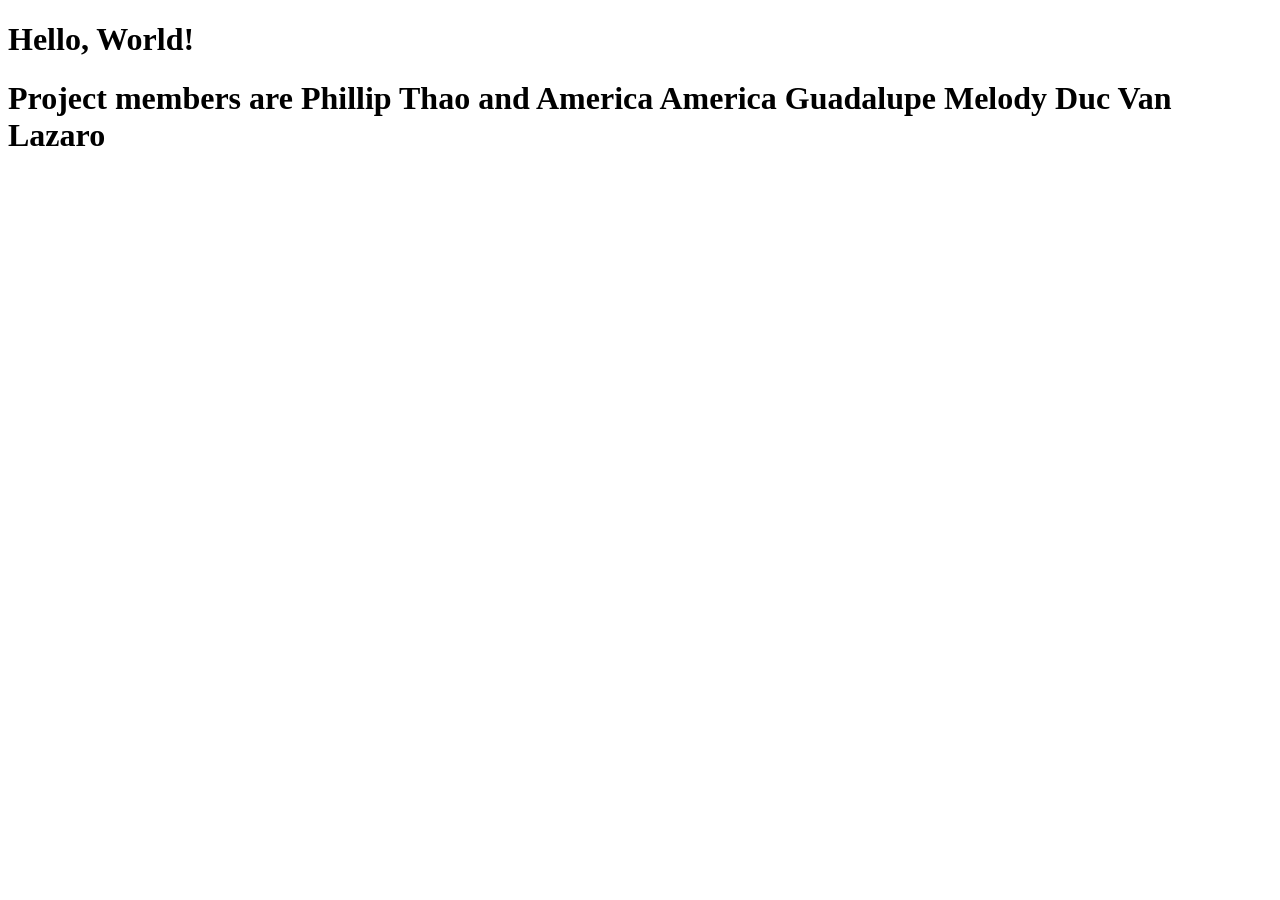
==== index.html @ c374469e "Create index.html" ====
<!DOCTYPE html>
<html lang="en">
<head>
    <meta charset="UTF-8">
    <meta name="viewport" content="width=device-width, initial-scale=1.0">
    <title>Hello World</title>
</head>
<body>
    <h1>Hello, World!</h1>
    <h1>Project members are Phillip Thao and America America Guadalupe Melody Duc Van Lazaro</h1>
</html>
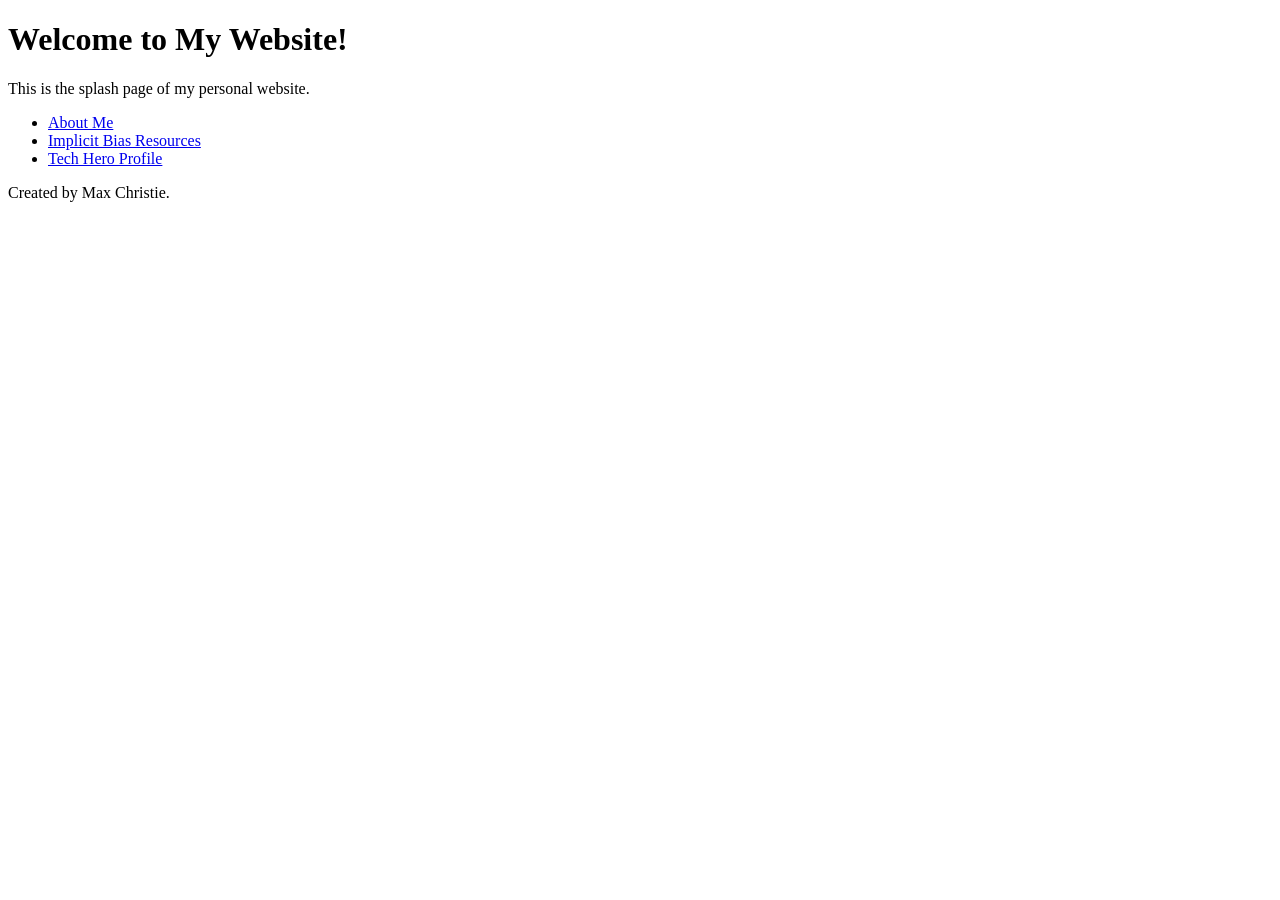
==== commit 6f108419: "Update index.html" ====
--- a/index.html
+++ b/index.html
@@ -3,9 +3,26 @@
 <head>
     <meta charset="UTF-8">
     <meta name="viewport" content="width=device-width, initial-scale=1.0">
-    <title>Hello World</title>
+    <title>Welcome | Your Website Name</title>
+    <link href="https://fonts.googleapis.com/css2?family=Roboto:wght@400;700&display=swap" rel="stylesheet">
+
+    <link rel="stylesheet" href="stylepage.css">
 </head>
 <body>
-    <h1>Hello, World!</h1>
-    <h1>Project members are Phillip Thao and America America Guadalupe Melody Duc Van Lazaro</h1>
+    
+    <header>
+        <h1>Welcome to My Website!</h1>
+        <p>This is the splash page of my personal website.</p>
+    </header>
+    <nav>
+        <ul>
+            <li><a href="aboutme.html">About Me</a></li>
+            <li><a href="resourcepage.html">Implicit Bias Resources</a></li>
+            <li><a href="techhero.html">Tech Hero Profile</a></li>
+        </ul>
+    </nav>
+    <footer>
+        <p>Created by Max Christie.</p>
+    </footer>
+</body>
 </html>
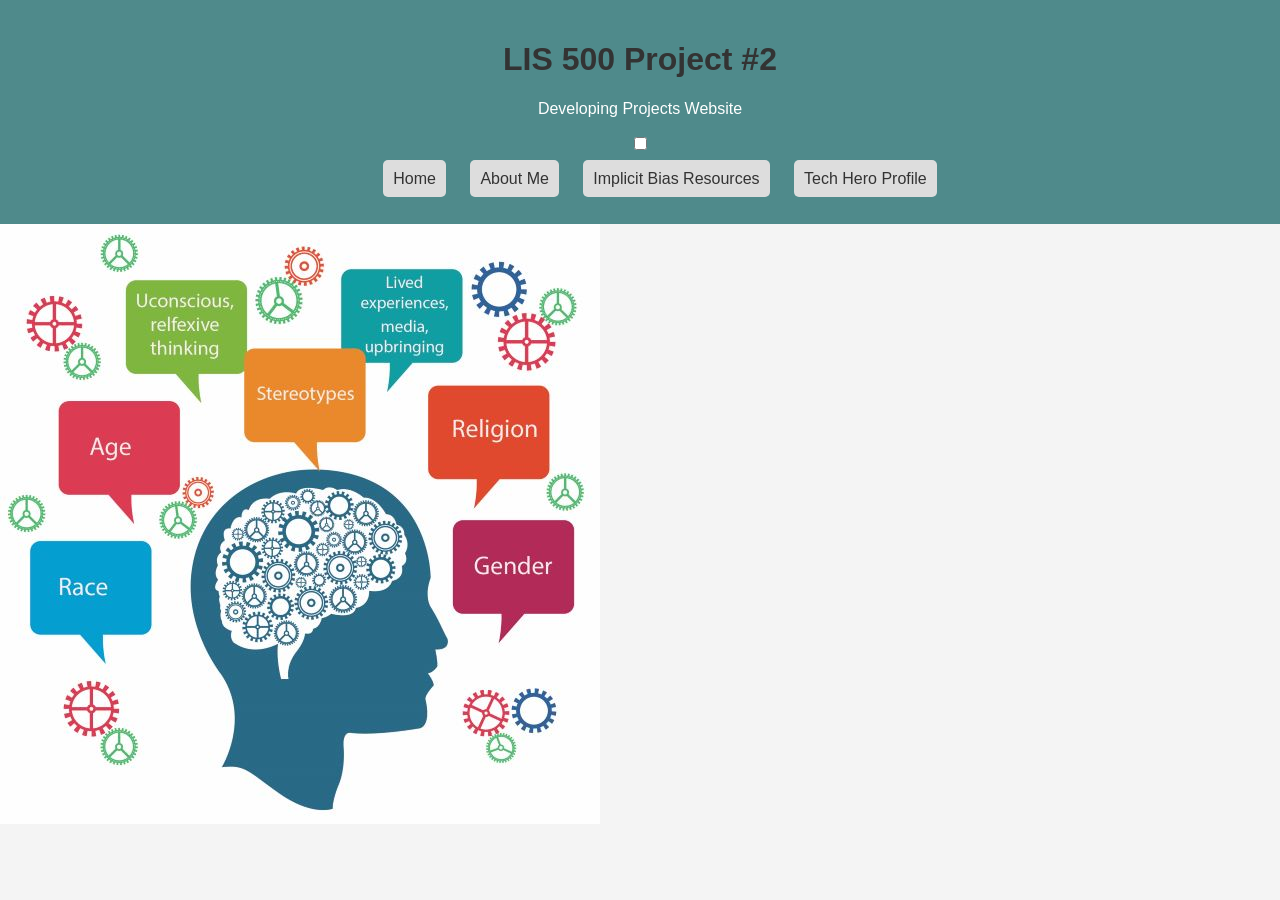
==== commit db943899: "Update index.html" ====
--- a/index.html
+++ b/index.html
@@ -4,25 +4,31 @@
     <meta charset="UTF-8">
     <meta name="viewport" content="width=device-width, initial-scale=1.0">
     <title>Welcome | Your Website Name</title>
-    <link href="https://fonts.googleapis.com/css2?family=Roboto:wght@400;700&display=swap" rel="stylesheet">
-
+    <!-- In the <head> of EVERY HTML file, replace the Roboto link with: -->
+<link href="https://fonts.googleapis.com/css2?family=Inter:wght@400;500;600;700&display=swap" rel="stylesheet">
     <link rel="stylesheet" href="stylepage.css">
 </head>
 <body>
-    
     <header>
-        <h1>Welcome to My Website!</h1>
-        <p>This is the splash page of my personal website.</p>
+        <h1>LIS 500 Project #2</h1>
+        <p>Developing Projects Website</p>
+        <!-- Top-left hamburger dropdown menu -->
+        <nav class="dropdown-nav">
+            <input type="checkbox" id="menu-toggle">
+            <label for="menu-toggle" class="hamburger">
+                <span></span>
+                <span></span>
+                <span></span>
+            </label>
+            <ul class="menu">
+                <li><a href="index.html">Home</a></li>
+                <li><a href="aboutme.html">About Me</a></li>
+                <li><a href="resourcepage.html">Implicit Bias Resources</a></li>
+                <li><a href="techhero.html">Tech Hero Profile</a></li>
+            </ul>
+        </nav>
     </header>
-    <nav>
-        <ul>
-            <li><a href="aboutme.html">About Me</a></li>
-            <li><a href="resourcepage.html">Implicit Bias Resources</a></li>
-            <li><a href="techhero.html">Tech Hero Profile</a></li>
-        </ul>
-    </nav>
-    <footer>
-        <p>Created by Max Christie.</p>
-    </footer>
+
+    <img src="images/Implicit-bias-600.jpg" alt="Implicit Bias" class="center-image">
 </body>
 </html>
--- a/stylepage.css
+++ b/stylepage.css
@@ -0,0 +1,65 @@
+/* General Styles */
+body {
+    font-family: Arial, sans-serif;
+    margin: 0;
+    padding: 0;
+    background-color: #f4f4f4;
+    font-family: 'Roboto', sans-serif;
+
+}
+
+header {
+    background-color: #4f8a8b;
+    color: #fff;
+    padding: 20px;
+    text-align: center;
+}
+
+nav ul {
+    list-style: none;
+    text-align: center;
+}
+
+nav ul li {
+    display: inline;
+    margin: 10px;
+}
+
+nav ul li a {
+    color: #333;
+    text-decoration: none;
+    padding: 10px;
+    background-color: #ddd;
+    border-radius: 5px;
+}
+
+nav ul li a:hover {
+    background-color: #ccc;
+}
+
+footer {
+    text-align: center;
+    padding: 10px;
+    background-color: #4f8a8b;
+    color: #fff;
+    position: fixed;
+    width: 100%;
+    bottom: 0;
+}
+
+/* Page Specific Styles */
+h1, h2 {
+    color: #333;
+}
+
+section {
+    padding: 20px;
+}
+
+#resources ul {
+    list-style-type: square;
+}
+
+#resources a {
+    color: #007BFF;
+}
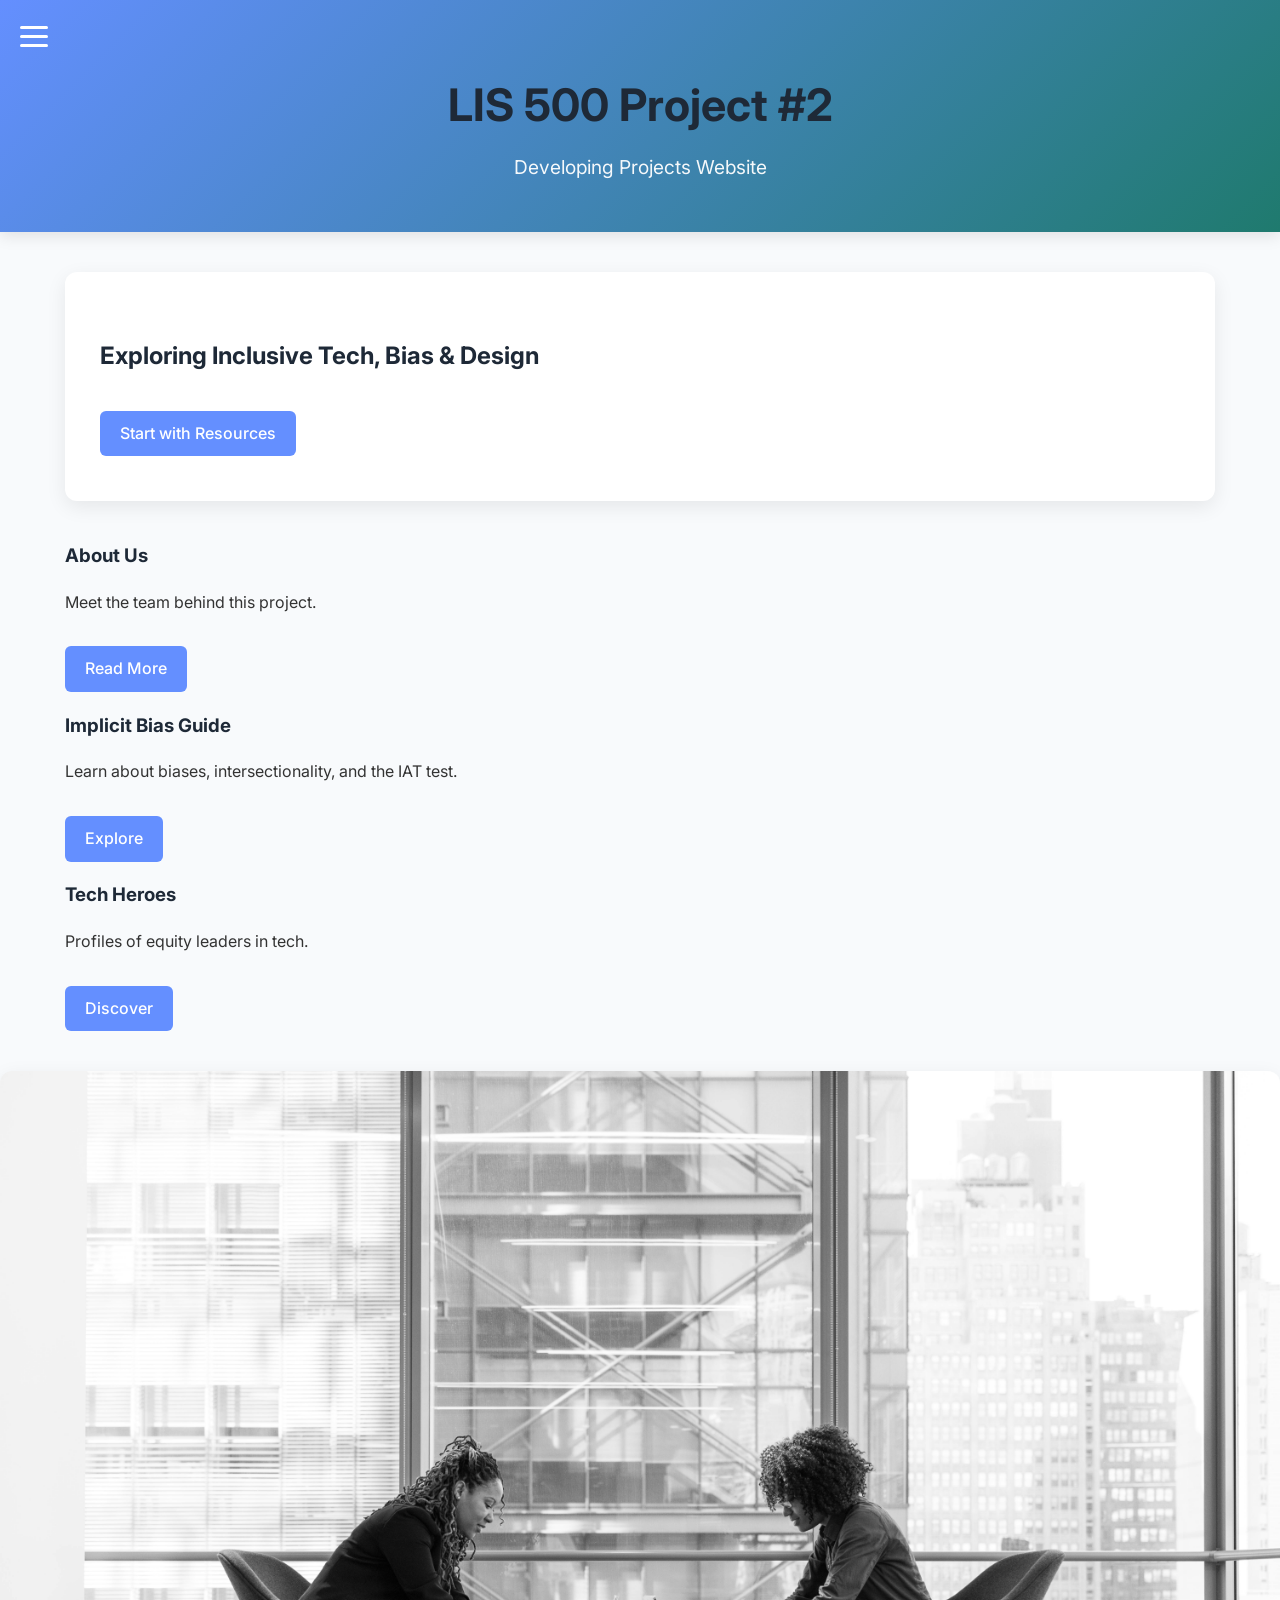
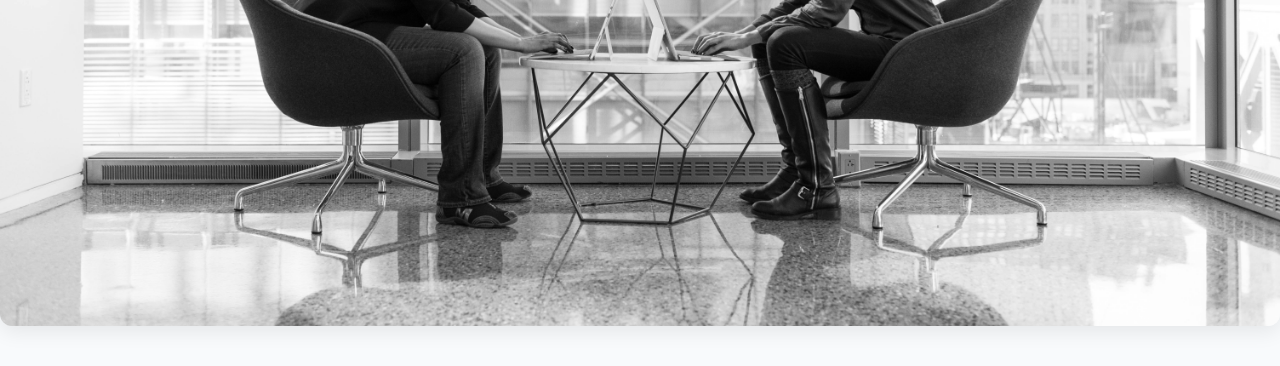
==== commit 8051e7d4: "Update index.html" ====
--- a/index.html
+++ b/index.html
@@ -1,34 +1,64 @@
 <!DOCTYPE html>
+<!-- Start of HTML document structure -->
 <html lang="en">
 <head>
+    <!-- Metadata and external resources -->
     <meta charset="UTF-8">
     <meta name="viewport" content="width=device-width, initial-scale=1.0">
-    <title>Welcome | Your Website Name</title>
-    <!-- In the <head> of EVERY HTML file, replace the Roboto link with: -->
-<link href="https://fonts.googleapis.com/css2?family=Inter:wght@400;500;600;700&display=swap" rel="stylesheet">
+    <title>LIS 500 Project #2</title>
+    <link href="https://fonts.googleapis.com/css2?family=Inter:wght@400;500;600;700&display=swap" rel="stylesheet">
     <link rel="stylesheet" href="stylepage.css">
 </head>
 <body>
+    <!-- Page header -->
     <header>
         <h1>LIS 500 Project #2</h1>
         <p>Developing Projects Website</p>
-        <!-- Top-left hamburger dropdown menu -->
-        <nav class="dropdown-nav">
+        <!-- Navigation menu -->
+        <nav class="dropdown-nav" role="navigation" aria-label="Main menu">
             <input type="checkbox" id="menu-toggle">
-            <label for="menu-toggle" class="hamburger">
-                <span></span>
-                <span></span>
-                <span></span>
+            <label for="menu-toggle" class="hamburger" aria-label="Toggle navigation menu" aria-expanded="false" aria-controls="menu">
+                <span aria-hidden="true"></span>
+                <span aria-hidden="true"></span>
+                <span aria-hidden="true"></span>
             </label>
-            <ul class="menu">
-                <li><a href="index.html">Home</a></li>
-                <li><a href="aboutme.html">About Me</a></li>
-                <li><a href="resourcepage.html">Implicit Bias Resources</a></li>
-                <li><a href="techhero.html">Tech Hero Profile</a></li>
+            <ul class="menu" id="menu" role="menu">
+                <li role="none"><a href="index.html" role="menuitem">Home</a></li>
+                <li role="none"><a href="aboutme.html" role="menuitem">About Us</a></li>
+                <li role="none"><a href="resourcepage.html" role="menuitem">Implicit Bias Resources</a></li>
+                <li role="none"><a href="techhero.html" role="menuitem">Tech Hero Profile</a></li>
             </ul>
         </nav>
     </header>
-
-    <img src="images/Implicit-bias-600.jpg" alt="Implicit Bias" class="center-image">
+    <!-- Hero splash section -->
+    <section class="hero-splash">
+        <div class="hero-content">
+            <h2>Exploring Inclusive Tech, Bias & Design</h2>
+            <a href="resourcepage.html" class="btn" aria-label="Go to Implicit Bias Resources">Start with Resources</a>
+        </div>
+    </section>
+    <!-- Teaser cards section -->
+    <div class="teasers container">
+        <!-- Teaser card -->
+        <div class="teaser-card">
+            <h3>About Us</h3>
+            <p>Meet the team behind this project.</p>
+            <a href="aboutme.html" class="btn">Read More</a>
+        </div>
+        <!-- Teaser card -->
+        <div class="teaser-card">
+            <h3>Implicit Bias Guide</h3>
+            <p>Learn about biases, intersectionality, and the IAT test.</p>
+            <a href="resourcepage.html" class="btn">Explore</a>
+        </div>
+        <!-- Teaser card -->
+        <div class="teaser-card">
+            <h3>Tech Heroes</h3>
+            <p>Profiles of equity leaders in tech.</p>
+            <a href="techhero.html" class="btn">Discover</a>
+        </div>
+    </div>
+    <!-- Centered image -->
+    <img src="images/pexels-divinetechygirl-1181224.jpg" alt="Diverse Tech" class="center-image">
 </body>
 </html>
--- a/stylepage.css
+++ b/stylepage.css
@@ -1,65 +1,229 @@
-/* General Styles */
+/* ==================== CSS VARIABLES ==================== */
+:root {
+    --primary: #648FFF;     /* Bright accessible blue */
+    --accent: #FE6100;      /* Strong orange */
+    --dark: #1E2937;        /* Dark slate header */
+    --light: #F8FAFC;
+    --gray: #E2E8F0;
+}
+
+/* ==================== GENERAL STYLES ==================== */
 body {
-    font-family: Arial, sans-serif;
+    font-family: 'Inter', system-ui, -apple-system, BlinkMacSystemFont, sans-serif;
     margin: 0;
     padding: 0;
-    background-color: #f4f4f4;
-    font-family: 'Roboto', sans-serif;
-
-}
-
+    background-color: var(--light);
+    line-height: 1.6;
+    color: #333;
+}
+
+h1, h2, h3 {
+    color: var(--dark);
+    font-weight: 700;
+}
+
+a {
+    color: var(--primary);
+    text-decoration: none;
+}
+
+a:hover {
+    color: var(--accent);
+}
+
+/* ==================== HEADER ==================== */
 header {
-    background-color: #4f8a8b;
-    color: #fff;
-    padding: 20px;
+    background: linear-gradient(135deg, var(--primary), #1f7a6e);
+    color: white;
+    padding: 70px 30px 50px;   /* improved top/bottom spacing */
     text-align: center;
-}
-
-nav ul {
+    position: relative;
+    box-shadow: 0 4px 15px rgba(0,0,0,0.1);
+}
+
+header h1 {
+    font-size: 2.8rem;
+    margin: 0 0 10px 0;
+}
+
+header p {
+    font-size: 1.2rem;
+    opacity: 0.95;
+    max-width: 600px;
+    margin: 0 auto;
+}
+
+/* ==================== TOP-LEFT HAMBURGER MENU ==================== */
+.dropdown-nav {
+    position: fixed;
+    top: 20px;
+    left: 20px;
+    z-index: 1000;
+}
+
+#menu-toggle { display: none; }
+
+.hamburger {
+    width: 28px;
+    cursor: pointer;
+    display: block;
+}
+
+.hamburger span {
+    display: block;
+    height: 3px;
+    background-color: white;
+    margin: 6px 0;
+    border-radius: 3px;
+    transition: all 0.3s ease;
+}
+
+.menu {
     list-style: none;
+    padding: 0;
+    margin: 12px 0 0 0;
+    width: 220px;
+    background: white;
+    border-radius: 10px;
+    box-shadow: 0 8px 25px rgba(0,0,0,0.15);
+    overflow: hidden;
+    display: none;
+    transform: translateY(-10px);
+    opacity: 0;
+    transition: all 0.3s ease;
+}
+
+.menu li { border-bottom: 1px solid var(--gray); }
+.menu li:last-child { border-bottom: none; }
+
+.menu li a {
+    display: block;
+    padding: 14px 20px;
+    color: var(--dark);
+    font-weight: 500;
+}
+
+.menu li a:hover {
+    background-color: #f8f8f8;
+    padding-left: 25px;
+}
+
+#menu-toggle:checked + .hamburger + .menu {
+    display: block;
+    transform: translateY(0);
+    opacity: 1;
+}
+
+#menu-toggle:checked + .hamburger span:nth-child(1) {
+    transform: rotate(45deg) translate(5px, 5px);
+}
+#menu-toggle:checked + .hamburger span:nth-child(2) { opacity: 0; }
+#menu-toggle:checked + .hamburger span:nth-child(3) {
+    transform: rotate(-45deg) translate(6px, -6px);
+}
+
+/* ==================== IMPROVED GLOBAL PADDING & MARGINS ==================== */
+/* Centers content and adds side padding on wide screens */
+.container {
+    max-width: 1150px;
+    margin: 0 auto;
+    padding: 0 30px;
+}
+
+/* All main content sections now get automatic centering + generous padding */
+section {
+    max-width: 1150px;
+    margin: 40px auto;
+    padding: 45px 35px;
+    background: white;
+    border-radius: 12px;
+    box-shadow: 0 6px 20px rgba(0,0,0,0.08);
+    box-sizing: border-box;
+}
+
+/* Hero cards (used on techhero.html) stay nicely spaced inside the section */
+.hero {
+    max-width: 100%;
+    margin-bottom: 40px;
+    padding: 35px;
+    background: white;
+    border-radius: 12px;
+    box-shadow: 0 4px 15px rgba(0,0,0,0.06);
+    display: flex;
+    flex-wrap: wrap;
+    gap: 30px;
+    align-items: flex-start;
+    box-sizing: border-box;
+}
+
+.hero-text { flex: 1; min-width: 280px; }
+.hero-image { flex: 0 0 180px; }
+
+.about-me{
+   max-width: 100%;
+    margin-bottom: 40px;
+    padding: 35px;
+    background: white;
+    border-radius: 12px;
+    box-shadow: 0 4px 15px rgba(0,0,0,0.06);
+    display: flex;
+    flex-wrap: wrap;
+    gap: 30px;
+    align-items: flex-start;
+    box-sizing: border-box;
+}
+.about-me-text { flex: 1; min-width: 280px; }
+
+.hero-image img {
+    width: 100%;
+    border-radius: 10px;
+    box-shadow: 0 4px 15px rgba(0,0,0,0.1);
+}
+
+.btn {
+    display: inline-block;
+    background: var(--primary);
+    color: white;
+    padding: 10px 20px;
+    border-radius: 6px;
+    margin-top: 15px;
+    font-weight: 500;
+    transition: all 0.3s;
+}
+
+.btn:hover {
+    background: var(--accent);
+    transform: translateY(-2px);
+}
+
+/* ==================== FOOTER ==================== */
+footer {
+    background: var(--dark);
+    color: white;
     text-align: center;
-}
-
-nav ul li {
-    display: inline;
-    margin: 10px;
-}
-
-nav ul li a {
-    color: #333;
-    text-decoration: none;
-    padding: 10px;
-    background-color: #ddd;
-    border-radius: 5px;
-}
-
-nav ul li a:hover {
-    background-color: #ccc;
-}
-
-footer {
-    text-align: center;
-    padding: 10px;
-    background-color: #4f8a8b;
-    color: #fff;
-    position: fixed;
-    width: 100%;
-    bottom: 0;
-}
-
-/* Page Specific Styles */
-h1, h2 {
-    color: #333;
-}
-
-section {
-    padding: 20px;
-}
-
-#resources ul {
-    list-style-type: square;
-}
-
-#resources a {
-    color: #007BFF;
-}
+    padding: 30px 20px;
+    margin-top: 80px;
+}
+
+/* ==================== RESPONSIVE (mobile-first improvements) ==================== */
+@media (max-width: 768px) {
+    header { padding: 80px 20px 50px; }
+    header h1 { font-size: 2.2rem; }
+    
+    section, .hero {
+        margin: 25px 10px;
+        padding: 35px 25px;
+    }
+    
+    .hero { flex-direction: column; }
+    .hero-image { margin: 0 auto; max-width: 220px; }
+}
+/* ====================== CENTERED IMAGE ====================== */
+.center-image {
+    display: block;
+    margin: 40px auto;          /* centers it + nice breathing room */
+    max-width: 100%;            /* never overflows on mobile */
+    height: auto;
+    border-radius: 12px;        /* matches your card style */
+    box-shadow: 0 6px 20px rgba(0,0,0,0.08);   /* subtle shadow like your heroes */
+}
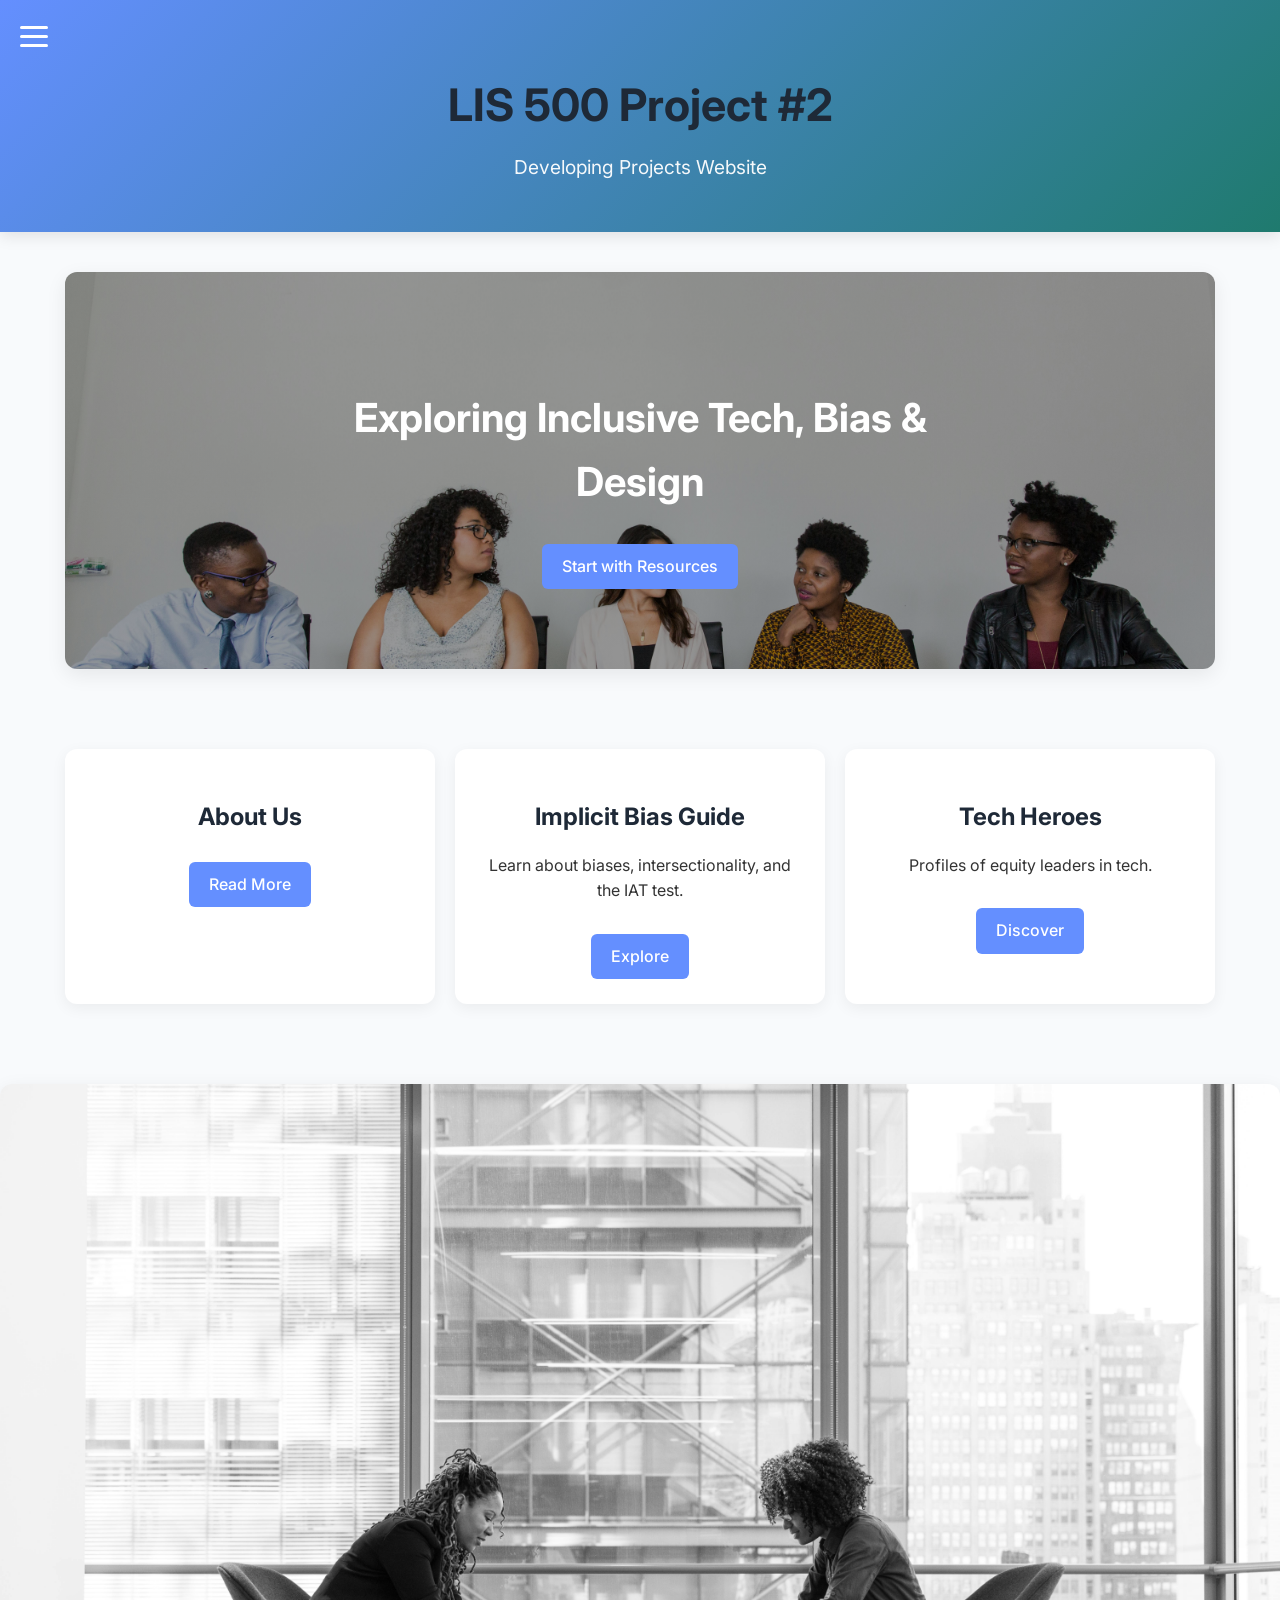
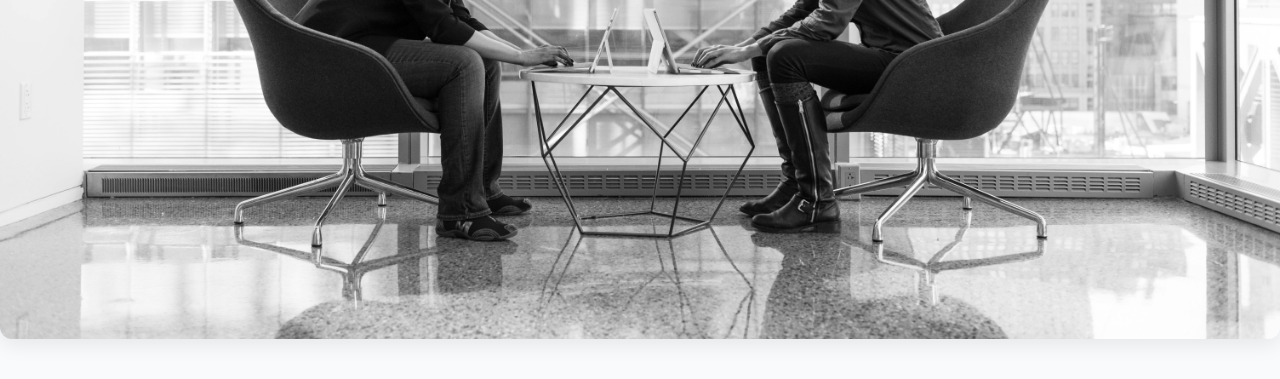
==== commit 0632201e: "Update index.html" ====
--- a/index.html
+++ b/index.html
@@ -42,7 +42,6 @@
         <!-- Teaser card -->
         <div class="teaser-card">
             <h3>About Us</h3>
-            <p>Meet the team behind this project.</p>
             <a href="aboutme.html" class="btn">Read More</a>
         </div>
         <!-- Teaser card -->
--- a/stylepage.css
+++ b/stylepage.css
@@ -1,4 +1,5 @@
 /* ==================== CSS VARIABLES ==================== */
+/* Defines color variables for consistent theme usage */
 :root {
     --primary: #648FFF;     /* Bright accessible blue */
     --accent: #FE6100;      /* Strong orange */
@@ -8,6 +9,7 @@
 }
 
 /* ==================== GENERAL STYLES ==================== */
+/* Base styles for body, headings, and links */
 body {
     font-family: 'Inter', system-ui, -apple-system, BlinkMacSystemFont, sans-serif;
     margin: 0;
@@ -32,6 +34,7 @@
 }
 
 /* ==================== HEADER ==================== */
+/* Styles for the page header */
 header {
     background: linear-gradient(135deg, var(--primary), #1f7a6e);
     color: white;
@@ -54,6 +57,7 @@
 }
 
 /* ==================== TOP-LEFT HAMBURGER MENU ==================== */
+/* Styles for the dropdown navigation menu */
 .dropdown-nav {
     position: fixed;
     top: 20px;
@@ -154,6 +158,7 @@
     gap: 30px;
     align-items: flex-start;
     box-sizing: border-box;
+    position: relative;  /* Added for absolute positioning of credit */
 }
 
 .hero-text { flex: 1; min-width: 280px; }
@@ -196,16 +201,8 @@
     transform: translateY(-2px);
 }
 
-/* ==================== FOOTER ==================== */
-footer {
-    background: var(--dark);
-    color: white;
-    text-align: center;
-    padding: 30px 20px;
-    margin-top: 80px;
-}
-
 /* ==================== RESPONSIVE (mobile-first improvements) ==================== */
+/* Media queries for responsive design */
 @media (max-width: 768px) {
     header { padding: 80px 20px 50px; }
     header h1 { font-size: 2.2rem; }
@@ -219,6 +216,7 @@
     .hero-image { margin: 0 auto; max-width: 220px; }
 }
 /* ====================== CENTERED IMAGE ====================== */
+/* Styles for centered images */
 .center-image {
     display: block;
     margin: 40px auto;          /* centers it + nice breathing room */
@@ -227,3 +225,121 @@
     border-radius: 12px;        /* matches your card style */
     box-shadow: 0 6px 20px rgba(0,0,0,0.08);   /* subtle shadow like your heroes */
 }
+
+/* Stylish Credit Byline */
+/* Styles for credit text */
+.credit {
+    position: absolute;
+    bottom: 20px;
+    right: 20px;
+    font-size: 0.85rem;
+    font-style: italic;
+    color: #64748b;  /* Muted for subtlety */
+    opacity: 0.8;
+    transition: opacity 0.3s ease;
+}
+
+.credit:hover {
+    opacity: 1;  /* Subtle hover reveal for interactivity */
+}
+/* Hero Splash Section */
+/* Styles for the hero splash section */
+.hero-splash {
+    background: linear-gradient(rgba(0,0,0,0.4), rgba(0,0,0,0.4)), url('images/pexels-divinetechygirl-1181738.jpg') center/cover no-repeat;  /* Changed to local image for reliability */
+    padding: 80px 30px;
+    text-align: center;
+    color: white;
+    animation: fadeIn 1.5s ease-in;  /* CSS animation for interactivity */
+}
+
+.hero-content {
+    max-width: 700px;
+    margin: 0 auto;
+}
+
+.hero-splash h2 {
+    font-size: 2.5rem;
+    margin-bottom: 15px;
+    color: #FFFFFF;
+}
+
+.hero-splash p {
+    font-size: 1.2rem;
+    margin-bottom: 25px;
+}
+
+@keyframes fadeIn {
+    from { opacity: 0; transform: translateY(30px); }
+    to { opacity: 1; transform: translateY(0); }
+}
+
+/* Teaser Cards for Content Preview */
+/* Styles for teaser cards */
+.teasers {
+    display: flex;
+    gap: 20px;
+    flex-wrap: wrap;
+    justify-content: center;
+    padding: 40px 20px;
+}
+
+.teaser-card {
+    flex: 1 1 300px;
+    background: white;
+    padding: 25px;
+    border-radius: 12px;
+    box-shadow: 0 4px 15px rgba(0,0,0,0.06);
+    text-align: center;
+    transition: transform 0.3s;
+}
+
+.teaser-card:hover {
+    transform: translateY(-5px);
+}
+
+.teaser-card h3 {
+    font-size: 1.5rem;
+    margin-bottom: 10px;
+}
+
+.teaser-card p {
+    font-size: 1rem;
+    margin-bottom: 15px;
+}
+
+/* Responsive Adjustments */
+/* Additional media queries for specific elements */
+@media (max-width: 768px) {
+    .hero-splash { padding: 60px 20px; }
+    .hero-splash h2 { font-size: 2rem; }
+    .teasers { flex-direction: column; gap: 30px; }
+}
+
+/* Video Teaser Wrapper for Responsive Aspect Ratio */
+/* Styles for video wrappers */
+.video-wrapper {
+    position: relative;
+    max-width: 800px;  /* Increased max-width for expansion */
+    margin: 30px auto;
+    padding-bottom: 56.25%;  /* 16:9 aspect ratio */
+    height: 0;
+    overflow: hidden;
+    border-radius: 12px;
+    box-shadow: 0 6px 20px rgba(0,0,0,0.08);
+    display: block;
+}
+
+.video-wrapper iframe {
+    position: absolute;
+    top: 0;
+    left: 0;
+    width: 100%;
+    height: 100%;
+    border-radius: 12px;
+}
+
+/* Accessibility focus styles */
+a:focus, .hamburger:focus {
+    outline: 2px solid var(--accent);
+    outline-offset: 2px;
+}
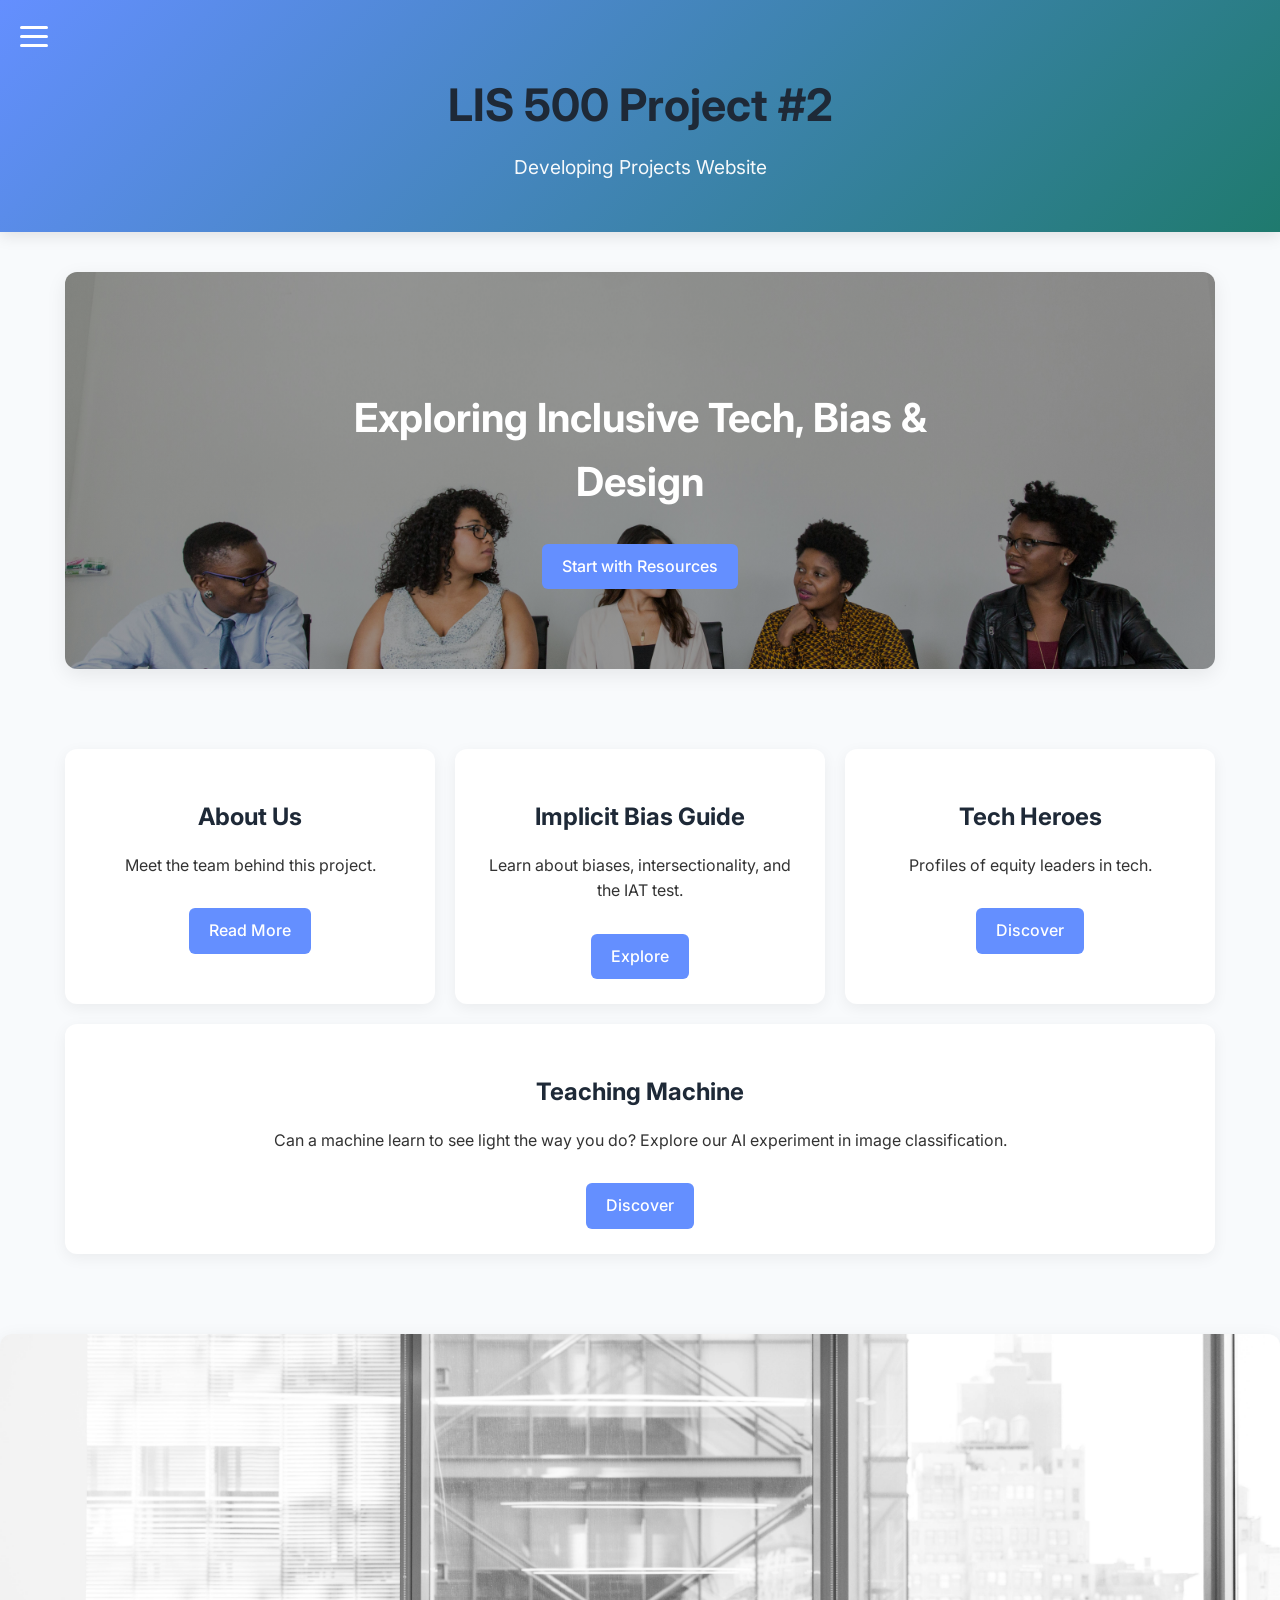
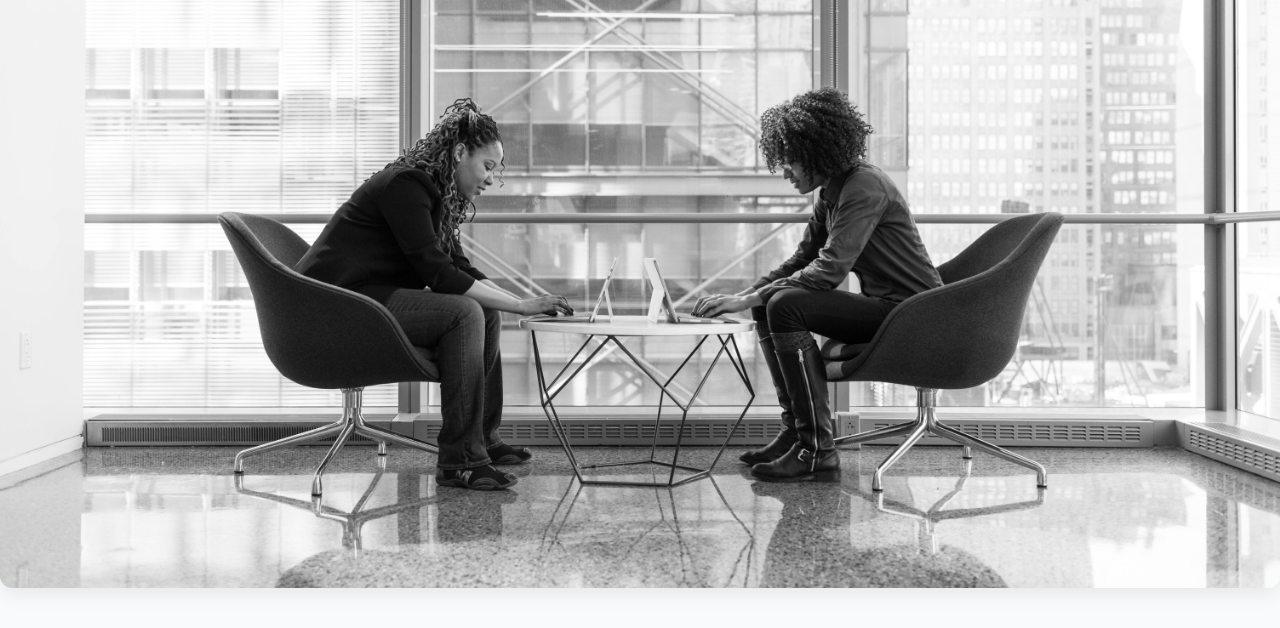
==== commit 0621d20c: "Update index.html" ====
--- a/index.html
+++ b/index.html
@@ -27,6 +27,7 @@
                 <li role="none"><a href="aboutme.html" role="menuitem">About Us</a></li>
                 <li role="none"><a href="resourcepage.html" role="menuitem">Implicit Bias Resources</a></li>
                 <li role="none"><a href="techhero.html" role="menuitem">Tech Hero Profile</a></li>
+                <li role="none"><a href="teachingmachine.html" role="menuitem">Teaching Machine</a></li>
             </ul>
         </nav>
     </header>
@@ -42,6 +43,7 @@
         <!-- Teaser card -->
         <div class="teaser-card">
             <h3>About Us</h3>
+            <p>Meet the team behind this project.</p>
             <a href="aboutme.html" class="btn">Read More</a>
         </div>
         <!-- Teaser card -->
@@ -56,6 +58,12 @@
             <p>Profiles of equity leaders in tech.</p>
             <a href="techhero.html" class="btn">Discover</a>
         </div>
+        <!-- Teaser card -->
+        <div class="teaser-card">
+            <h3>Teaching Machine</h3>
+            <p>Can a machine learn to see light the way you do? Explore our AI experiment in image classification.</p>
+            <a href="teachingmachine.html" class="btn">Discover</a>
+        </div>
     </div>
     <!-- Centered image -->
     <img src="images/pexels-divinetechygirl-1181224.jpg" alt="Diverse Tech" class="center-image">
